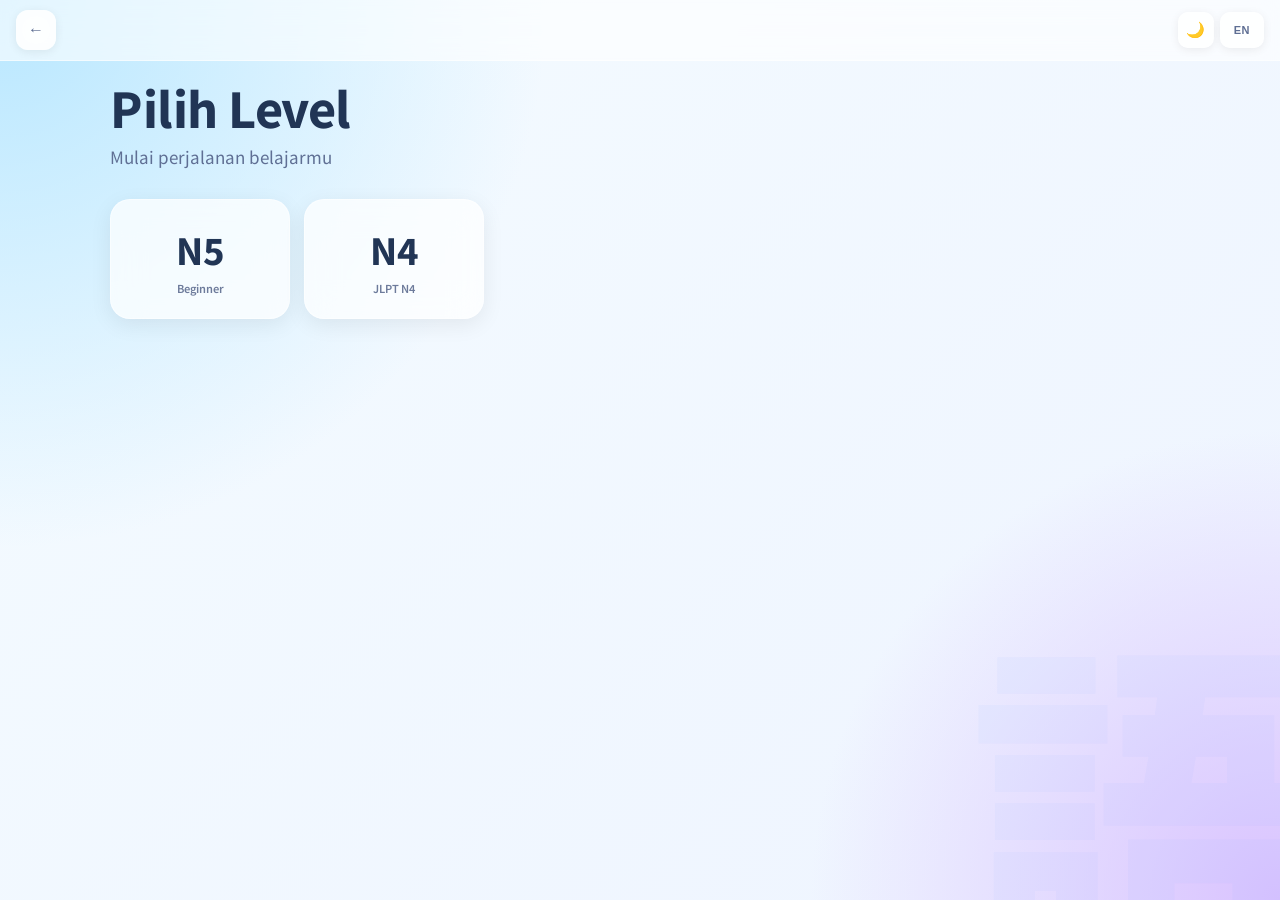
==== level.html @ d5fd6001 "Initial release: Suta Sensei — Japanese learning app - N5 & N4 materials: Kotoba, Bunpou, Kanji, Kan" ====
<!doctype html>
<html lang="en" data-theme="light">
  <head>
    <meta charset="UTF-8" />
    <meta name="viewport" content="width=device-width, initial-scale=1.0" />
    <title>Suta Sensei — Choose Level</title>
    <link rel="preconnect" href="https://fonts.googleapis.com" />
    <link
      rel="stylesheet"
      href="https://fonts.googleapis.com/css2?family=Noto+Sans+JP:wght@400;500;700;900&display=swap"
    />
    <link rel="stylesheet" href="css/base.css" />
    <link rel="stylesheet" href="css/components.css" />
  </head>
  <body>
    <div class="top-bar">
      <button class="back-btn" onclick="goBack()" aria-label="Back">←</button>
      <div class="topbar-right">
        <button class="theme-btn" id="themeBtn" onclick="toggleTheme()">
          🌙
        </button>
        <button class="lang-btn" id="langBtn" onclick="toggleLanguage()">
          EN
        </button>
      </div>
    </div>

    <div class="container">
      <h1 data-lang="level">Pilih Level</h1>
      <p data-lang="levelDesc">Mulai perjalanan belajarmu</p>

      <div class="level-grid">
        <div class="level-card" onclick="goToN5()">
          <span class="level-name">N5</span>
          <span class="level-sub">Beginner</span>
        </div>
        <div class="level-card" onclick="goToN4()">
          <span class="level-name">N4</span>
          <span class="level-sub">JLPT N4</span>
        </div>
      </div>
    </div>

    <script src="js/data.js"></script>
    <script src="js/core.js"></script>
  </body>
</html>
---- css/base.css ----
/* ── DESIGN TOKENS ── */

:root {
  --accent-1:    #5ea2ff;
  --accent-2:    #7b8cff;
  --text-dark:   #213555;
  --text-mid:    #5f6f94;
  --text-muted:  #6d7b9b;
  --glass:       rgba(255, 255, 255, 0.72);
  --glass-hover: rgba(255, 255, 255, 0.92);
  --bg-grad:     linear-gradient(135deg, #f4fbff 0%, #eef4ff 100%);
  --bg-spot-1:   radial-gradient(circle at top left,    #b8e7ff 0%, transparent 35%);
  --bg-spot-2:   radial-gradient(circle at bottom right, #d9c2ff 0%, transparent 30%);
  --topbar-bg:   rgba(255, 255, 255, 0.6);
  --btn-glass:   rgba(255, 255, 255, 0.82);
  --input-bg:    rgba(255, 255, 255, 0.80);
  --border-glass:rgba(255, 255, 255, 0.5);
  --deco-opacity:0.042;
  --ease:        0.22s;
}

[data-theme="dark"] {
  --text-dark:   #e4eaf8;
  --text-mid:    #9aaec4;
  --text-muted:  #7a98b4;
  --glass:       rgba(22, 36, 62, 0.80);
  --glass-hover: rgba(30, 48, 82, 0.95);
  --bg-grad:     linear-gradient(135deg, #0d1829 0%, #111f3a 100%);
  --bg-spot-1:   radial-gradient(circle at top left,    rgba(30,60,120,0.5)  0%, transparent 40%);
  --bg-spot-2:   radial-gradient(circle at bottom right, rgba(60,30,120,0.3) 0%, transparent 35%);
  --topbar-bg:   rgba(10, 18, 34, 0.88);
  --btn-glass:   rgba(22, 36, 62, 0.88);
  --input-bg:    rgba(22, 36, 62, 0.88);
  --border-glass:rgba(255, 255, 255, 0.09);
  --deco-opacity:0.022;
}

/* ── RESET ── */

*, *::before, *::after {
  margin: 0;
  padding: 0;
  box-sizing: border-box;
  scrollbar-width: thin;
  scrollbar-color: rgba(123, 140, 255, 0.4) transparent;
}

::-webkit-scrollbar { width: 5px; }
::-webkit-scrollbar-track { background: transparent; }
::-webkit-scrollbar-thumb {
  background: linear-gradient(180deg, var(--accent-1), var(--accent-2));
  border-radius: 999px;
}

html { scroll-behavior: smooth; }

/* ── BODY ── */

body {
  font-family: "Noto Sans JP", "Segoe UI", sans-serif;
  min-height: 100vh;
  overflow-x: hidden;
  background: var(--bg-spot-1), var(--bg-spot-2), var(--bg-grad);
  color: var(--text-dark);
  transition: background 0.4s, color 0.35s;
}

body::before {
  content: "語";
  position: fixed;
  bottom: -60px;
  right: -30px;
  font-size: 340px;
  font-weight: 900;
  color: var(--accent-1);
  opacity: var(--deco-opacity);
  pointer-events: none;
  z-index: 0;
  line-height: 1;
  user-select: none;
}

/* ── TOP BAR ── */

.top-bar {
  position: fixed;
  top: 0; left: 0;
  width: 100%;
  padding: 10px 16px;
  display: flex;
  justify-content: space-between;
  align-items: center;
  z-index: 999;
  background: var(--topbar-bg);
  backdrop-filter: blur(14px);
  -webkit-backdrop-filter: blur(14px);
  border-bottom: 1px solid var(--border-glass);
  transition: background 0.4s, border-color 0.4s;
  gap: 8px;
}

.topbar-right {
  display: flex;
  align-items: center;
  gap: 6px;
  flex-shrink: 0;
}

/* Back btn */
.back-btn {
  width: 40px;
  height: 40px;
  border: none;
  border-radius: 12px;
  background: var(--btn-glass);
  backdrop-filter: blur(10px);
  color: var(--text-mid);
  font-size: 16px;
  font-weight: 700;
  cursor: pointer;
  display: flex;
  align-items: center;
  justify-content: center;
  box-shadow: 0 2px 10px rgba(0, 0, 0, 0.07);
  transition: transform var(--ease), background var(--ease);
  flex-shrink: 0;
}

.back-btn:hover { transform: translateY(-2px); background: white; }
[data-theme="dark"] .back-btn:hover { background: rgba(40, 60, 100, 0.95); }

/* Lang btn */
.lang-btn {
  height: 36px;
  padding: 0 14px;
  border: none;
  border-radius: 10px;
  background: var(--btn-glass);
  color: var(--text-mid);
  font-size: 11px;
  font-weight: 800;
  letter-spacing: 0.5px;
  cursor: pointer;
  box-shadow: 0 2px 10px rgba(0, 0, 0, 0.07);
  transition: transform var(--ease), background var(--ease), color var(--ease);
}

.lang-btn:hover { transform: translateY(-2px); background: var(--accent-1); color: white; }

/* Theme btn */
.theme-btn {
  width: 36px;
  height: 36px;
  border: none;
  border-radius: 10px;
  background: var(--btn-glass);
  font-size: 15px;
  cursor: pointer;
  display: flex;
  align-items: center;
  justify-content: center;
  box-shadow: 0 2px 10px rgba(0, 0, 0, 0.07);
  transition: transform var(--ease);
}

.theme-btn:hover { transform: rotate(20deg) scale(1.1); }

/* Mode btn (flashcard toggle) */
.mode-btn {
  height: 36px;
  padding: 0 14px;
  border: none;
  border-radius: 10px;
  background: linear-gradient(120deg, var(--accent-1), var(--accent-2));
  color: white;
  font-size: 11px;
  font-weight: 700;
  cursor: pointer;
  white-space: nowrap;
  box-shadow: 0 3px 12px rgba(94, 162, 255, 0.35);
  transition: transform var(--ease), box-shadow var(--ease);
  max-width: 130px;
  overflow: hidden;
  text-overflow: ellipsis;
}

.mode-btn:hover { transform: translateY(-2px); box-shadow: 0 6px 18px rgba(94,162,255,0.45); }

/* ── CONTAINER ── */

.container {
  position: relative;
  z-index: 1;
  width: 100%;
  max-width: 1100px;
  margin: 0 auto;
  padding: 80px 20px 60px;
  animation: fadeUp 0.5s ease both;
}

/* ── TYPOGRAPHY ── */

h1 {
  font-size: clamp(28px, 6vw, 48px);
  font-weight: 800;
  color: var(--text-dark);
  letter-spacing: -0.5px;
  margin-bottom: 8px;
  line-height: 1.15;
}

.jp-subtitle {
  font-size: 13px;
  color: rgba(94, 162, 255, 0.55);
  letter-spacing: 4px;
  margin-bottom: 24px;
}

p {
  font-size: clamp(14px, 2.5vw, 17px);
  color: var(--text-mid);
  line-height: 1.65;
  margin-bottom: 16px;
}

/* ── UTILITY ── */

.hidden { display: none !important; }

/* ── ANIMATIONS ── */

@keyframes fadeUp {
  from { opacity: 0; transform: translateY(18px); }
  to   { opacity: 1; transform: translateY(0); }
}

@keyframes cardPop {
  0%   { transform: scale(1); }
  40%  { transform: scale(0.94); }
  100% { transform: scale(1); }
}

.card-pop { animation: cardPop 0.2s ease; }

/* ── RESPONSIVE ── */

@media (max-width: 520px) {
  .top-bar { padding: 8px 12px; gap: 6px; }
  .mode-btn { padding: 0 10px; font-size: 10px; max-width: 110px; }
  .lang-btn { padding: 0 10px; font-size: 10px; }
  .back-btn, .theme-btn { width: 34px; height: 34px; font-size: 14px; }
  .lang-btn  { height: 34px; }
  .mode-btn  { height: 34px; }
  .container { padding: 76px 14px 48px; }
}
---- css/components.css ----
/* ── GUEST HINT CARD ── */

.guest-hint-card {
  display: flex;
  align-items: center;
  gap: 10px;
  width: 100%;
  max-width: 400px;
  margin: 4px auto 14px;
  padding: 12px 16px;
  background: var(--accent-bg);
  border: 1.5px dashed var(--accent-lite);
  border-radius: 12px;
  cursor: pointer;
  transition: background var(--ease), border-color var(--ease);
}
.guest-hint-card:hover {
  background: rgba(74,124,142,0.15);
  border-color: var(--accent);
}
.guest-hint-icon { font-size: 18px; flex-shrink: 0; }
.guest-hint-text {
  flex: 1;
  font-size: 12px;
  font-weight: 600;
  color: var(--accent);
  line-height: 1.4;
}
.guest-hint-arrow {
  font-size: 14px;
  color: var(--accent);
  flex-shrink: 0;
  opacity: 0.7;
}

/* ── QUIZ SECTION (pilihan.html) ── */

.quiz-divider {
  display: flex;
  align-items: center;
  gap: 14px;
  margin: 28px 0 16px;
  max-width: 420px;
}
.quiz-divider::before,
.quiz-divider::after {
  content: "";
  flex: 1;
  height: 1px;
  background: var(--border-glass);
}
.quiz-divider span {
  font-size: 11px;
  font-weight: 800;
  letter-spacing: 2px;
  color: var(--text-muted);
}

.quiz-grid {
  display: grid;
  grid-template-columns: repeat(2, 1fr);
  gap: 14px;
  max-width: 320px;
}

.quiz-card {
  background: var(--glass);
  backdrop-filter: blur(14px);
  -webkit-backdrop-filter: blur(14px);
  border: 1.5px solid var(--border-glass);
  border-radius: 18px;
  display: flex;
  flex-direction: column;
  align-items: center;
  justify-content: center;
  gap: 6px;
  padding: 22px 12px;
  cursor: pointer;
  text-align: center;
  box-shadow: var(--shadow-sm);
  transition: transform var(--ease), box-shadow var(--ease), background var(--ease);
  animation: fadeUp 0.4s ease both;
  min-height: 120px;
}
.quiz-card:hover {
  transform: translateY(-5px) scale(1.02);
  background: var(--glass-hover);
  box-shadow: 0 14px 32px rgba(74,124,142,0.16);
}
.quiz-card.locked { opacity: 0.55; cursor: not-allowed; }
.quiz-card.locked:hover { transform: none; }

.quiz-card-icon { font-size: clamp(26px, 6vw, 34px); line-height: 1; }
.quiz-card-name { font-size: clamp(12px, 2.5vw, 14px); font-weight: 800; color: var(--text-dark); letter-spacing: 0.5px; }
.quiz-card-sub  { font-size: 10px; font-weight: 600; color: var(--text-muted); }

/* ── INPUT FIELD ── */

.input-field {
  width: 100%;
  max-width: 400px;
  display: block;
  margin: 8px auto;
  padding: 14px 16px;
  border: 1.5px solid var(--border-glass);
  border-radius: 14px;
  background: var(--input-bg);
  backdrop-filter: blur(10px);
  font-size: 15px;
  color: var(--text-dark);
  outline: none;
  transition: border-color 0.2s, box-shadow 0.2s;
}

.input-field:focus {
  border-color: var(--accent-1);
  box-shadow: 0 0 0 3px rgba(94, 162, 255, 0.15);
}

[data-theme="dark"] .input-field::placeholder { color: var(--text-muted); }

/* ── PRIMARY BUTTON ── */

.btn-primary {
  display: block;
  width: 100%;
  max-width: 400px;
  margin: 10px auto;
  padding: 14px;
  border: none;
  border-radius: 14px;
  font-size: 15px;
  font-weight: 700;
  color: white;
  cursor: pointer;
  background: linear-gradient(120deg, var(--accent-1) 0%, var(--accent-2) 50%, var(--accent-1) 100%);
  background-size: 200% 100%;
  background-position: 0% center;
  box-shadow: 0 7px 22px rgba(94, 162, 255, 0.32);
  transition: transform var(--ease), box-shadow var(--ease), background-position 0.42s ease;
}

.btn-primary:hover {
  transform: translateY(-3px);
  box-shadow: 0 13px 30px rgba(94, 162, 255, 0.4);
  background-position: 100% center;
}

.btn-primary:active { transform: scale(0.97); }

/* ── CARD ── */

.card {
  border-radius: 20px;
  background: var(--glass);
  backdrop-filter: blur(16px);
  -webkit-backdrop-filter: blur(16px);
  border: 1px solid var(--border-glass);
  display: flex;
  flex-direction: column;
  justify-content: center;
  align-items: center;
  padding: 16px 12px;
  cursor: pointer;
  text-align: center;
  color: var(--text-dark);
  box-shadow: 0 6px 22px rgba(0, 0, 0, 0.07);
  transition: transform var(--ease), box-shadow var(--ease), background var(--ease);
  will-change: transform;
  animation: fadeUp 0.4s ease both;
}

.card:hover {
  transform: translateY(-5px) scale(1.02);
  background: var(--glass-hover);
  box-shadow: 0 16px 38px rgba(94, 162, 255, 0.14);
}

/* ── MATERIAL GRID (pilihan) ── */

.material-grid {
  display: grid;
  grid-template-columns: repeat(2, 1fr);
  gap: 14px;
  margin-top: 28px;
  max-width: 420px;
}

.material-card {
  border-radius: 20px;
  background: var(--glass);
  backdrop-filter: blur(16px);
  -webkit-backdrop-filter: blur(16px);
  border: 1px solid var(--border-glass);
  display: flex;
  flex-direction: column;
  align-items: center;
  justify-content: center;
  gap: 7px;
  padding: 22px 12px;
  cursor: pointer;
  text-align: center;
  box-shadow: 0 6px 22px rgba(0, 0, 0, 0.07);
  transition: transform var(--ease), box-shadow var(--ease), background var(--ease);
  animation: fadeUp 0.4s ease both;
  min-height: 130px;
}

.material-card:hover {
  transform: translateY(-5px) scale(1.02);
  background: var(--glass-hover);
  box-shadow: 0 16px 38px rgba(94, 162, 255, 0.14);
}

.material-card.locked { opacity: 0.55; cursor: not-allowed; filter: grayscale(0.1); }
.material-card.locked:hover { transform: none; box-shadow: 0 6px 22px rgba(0,0,0,0.07); }

.mat-icon { font-size: clamp(28px, 6vw, 40px); line-height: 1; }
.mat-name { font-size: clamp(12px, 2.5vw, 15px); font-weight: 800; color: var(--text-dark); letter-spacing: 0.5px; }

.mat-badge {
  font-size: 9px;
  font-weight: 700;
  padding: 3px 9px;
  border-radius: 999px;
  letter-spacing: 0.5px;
}

.badge-free    { background: rgba(94,162,255,0.12); color: var(--accent-1); }
.badge-premium { background: rgba(255,215,106,0.2);  color: #b87a00; }
[data-theme="dark"] .badge-premium { color: #ffd76a; }

/* ── LEVEL CARDS ── */

.level-grid {
  display: flex;
  gap: 14px;
  margin-top: 28px;
  flex-wrap: wrap;
}

.level-card {
  flex: 1;
  min-width: 120px;
  max-width: 180px;
  min-height: 120px;
  border-radius: 20px;
  background: var(--glass);
  backdrop-filter: blur(16px);
  border: 1px solid var(--border-glass);
  display: flex;
  flex-direction: column;
  align-items: center;
  justify-content: center;
  gap: 5px;
  cursor: pointer;
  box-shadow: 0 6px 22px rgba(0, 0, 0, 0.07);
  transition: transform var(--ease), box-shadow var(--ease), background var(--ease);
  animation: fadeUp 0.4s ease both;
}

.level-card:hover {
  transform: translateY(-5px) scale(1.02);
  background: var(--glass-hover);
  box-shadow: 0 16px 38px rgba(94,162,255,0.14);
}

.level-card.disabled { opacity: 0.5; cursor: not-allowed; }
.level-card.disabled:hover { transform: none; box-shadow: 0 6px 22px rgba(0,0,0,0.07); }

.level-name { font-size: clamp(28px, 7vw, 36px); font-weight: 800; color: var(--text-dark); }
.level-sub  { font-size: 11px; color: var(--text-muted); font-weight: 600; text-align: center; padding: 0 8px; }

/* ── MENU BUTTONS ── */

.menu-btn {
  display: block;
  width: 100%;
  max-width: 380px;
  margin: 8px auto;
  padding: 14px;
  border: none;
  border-radius: 14px;
  font-size: 14px;
  font-weight: 700;
  cursor: pointer;
  transition: transform var(--ease), box-shadow var(--ease), opacity var(--ease);
}

.menu-btn-primary {
  background: linear-gradient(120deg, var(--accent-1), var(--accent-2));
  color: white;
  box-shadow: 0 7px 22px rgba(94, 162, 255, 0.32);
}

.menu-btn-primary:hover { transform: translateY(-3px); box-shadow: 0 12px 28px rgba(94,162,255,0.4); }

.menu-btn-ghost {
  background: var(--glass);
  backdrop-filter: blur(10px);
  color: var(--text-mid);
  border: 1.5px solid var(--border-glass);
  box-shadow: 0 3px 12px rgba(0, 0, 0, 0.06);
}

.menu-btn-ghost:hover { transform: translateY(-2px); background: var(--glass-hover); }

.menu-btn-danger {
  background: rgba(255, 77, 109, 0.09);
  color: #e05575;
  border: 1.5px solid rgba(255, 77, 109, 0.18);
}

.menu-btn-danger:hover { background: rgba(255, 77, 109, 0.16); transform: translateY(-2px); }

/* ── ROLE BADGE ── */

.role-badge {
  display: inline-block;
  font-size: 11px;
  font-weight: 800;
  padding: 4px 14px;
  border-radius: 999px;
  letter-spacing: 1px;
  margin-bottom: 24px;
}

.role-premium { background: rgba(255,215,106,0.2); color: #b87a00; }
[data-theme="dark"] .role-premium { color: #ffd76a; }
.role-free { background: rgba(94,162,255,0.12); color: var(--accent-1); }

/* ── STATUS TEXT ── */

#loginStatus, #regStatus {
  font-size: 13px;
  font-weight: 600;
  min-height: 18px;
  text-align: center;
  margin-top: 4px;
  max-width: 400px;
  margin-left: auto;
  margin-right: auto;
}

/* ── AUTH SWITCH LINK ── */

.auth-switch {
  text-align: center;
  margin-top: 14px;
  font-size: 13px;
  color: var(--text-muted);
}

.auth-switch button {
  background: none;
  border: none;
  color: var(--accent-1);
  font-size: 13px;
  font-weight: 700;
  cursor: pointer;
  padding: 0;
  width: auto;
  max-width: none;
  margin: 0;
  box-shadow: none;
  display: inline;
}

.auth-switch button:hover { text-decoration: underline; transform: none; }

/* ── PREMIUM TEASER ── */

.premium-teaser {
  display: flex;
  align-items: center;
  gap: 12px;
  background: linear-gradient(135deg, rgba(255,215,106,0.12), rgba(255,179,71,0.1));
  border: 1.5px dashed rgba(255,185,0,0.35);
  border-radius: 16px;
  padding: 16px 20px;
  margin-top: 16px;
}

.teaser-lock { font-size: 26px; flex-shrink: 0; }

.premium-teaser p {
  font-size: 13px;
  font-weight: 600;
  color: #b87a00;
  margin: 0;
  line-height: 1.4;
}

[data-theme="dark"] .premium-teaser p { color: #ffd76a; }
[data-theme="dark"] .premium-teaser {
  background: linear-gradient(135deg, rgba(255,215,106,0.08), rgba(255,179,71,0.06));
}

/* ── QUIZ ── */

.quiz-wrap {
  max-width: 580px;
  margin: 0 auto;
}

/* Start / result sections */
.quiz-start-box, .quiz-result-box {
  text-align: center;
  padding: 20px 0;
}

.quiz-free-note {
  display: inline-block;
  background: rgba(255,215,106,0.15);
  color: #b87a00;
  font-size: 12px;
  font-weight: 700;
  padding: 6px 16px;
  border-radius: 999px;
  margin-bottom: 20px;
  border: 1px solid rgba(255,185,0,0.25);
}

[data-theme="dark"] .quiz-free-note { color: #ffd76a; }

/* Progress bar */
.quiz-progress {
  display: flex;
  align-items: center;
  gap: 12px;
  margin-bottom: 24px;
}

.quiz-bar {
  flex: 1;
  height: 6px;
  background: var(--border-glass);
  border-radius: 999px;
  overflow: hidden;
}

.quiz-fill {
  height: 100%;
  background: linear-gradient(to right, var(--accent-1), var(--accent-2));
  border-radius: 999px;
  transition: width 0.4s ease;
}

.quiz-counter {
  font-size: 12px;
  font-weight: 700;
  color: var(--text-muted);
  white-space: nowrap;
}

/* Question card */
.quiz-card {
  background: var(--glass);
  backdrop-filter: blur(16px);
  border: 1px solid var(--border-glass);
  border-radius: 24px;
  padding: 28px 24px;
  box-shadow: 0 8px 28px rgba(0,0,0,0.07);
  margin-bottom: 16px;
}

.quiz-type-label {
  font-size: 11px;
  font-weight: 700;
  color: var(--text-muted);
  letter-spacing: 0.5px;
  text-transform: uppercase;
  margin-bottom: 12px;
}

.quiz-jp {
  font-size: clamp(36px, 10vw, 64px);
  font-weight: 800;
  color: var(--text-dark);
  line-height: 1;
  margin-bottom: 6px;
  text-align: center;
}

.quiz-sub {
  font-size: 13px;
  color: var(--text-muted);
  margin-bottom: 20px;
  text-align: center;
  line-height: 1.5;
}

/* Option buttons */
.quiz-options {
  display: grid;
  grid-template-columns: 1fr 1fr;
  gap: 10px;
}

.quiz-opt-btn {
  padding: 13px 10px;
  border: 1.5px solid var(--border-glass);
  border-radius: 12px;
  background: var(--glass);
  color: var(--text-dark);
  font-size: 13px;
  font-weight: 600;
  cursor: pointer;
  text-align: center;
  transition: transform var(--ease), background var(--ease), border-color var(--ease);
  word-break: break-word;
  line-height: 1.3;
  width: 100%;
  max-width: none;
  margin: 0;
  box-shadow: none;
}

.quiz-opt-btn:not(:disabled):hover {
  transform: translateY(-2px);
  background: var(--glass-hover);
  border-color: var(--accent-1);
}

.quiz-opt-btn.opt-correct {
  background: rgba(30,180,100,0.15);
  border-color: #1eb464;
  color: #1eb464;
}

.quiz-opt-btn.opt-wrong {
  background: rgba(220,50,50,0.1);
  border-color: #e05555;
  color: #e05555;
}

.quiz-opt-btn:disabled { cursor: default; }

/* Onyomi reading options: katakana needs to be readable */
.quiz-opt-btn.opt-reading {
  font-size: clamp(14px, 3vw, 18px);
  font-weight: 700;
  font-family: 'Noto Sans JP', sans-serif;
  letter-spacing: 0.5px;
  padding: 14px 10px;
}

/* Feedback */
.quiz-feedback {
  font-size: 15px;
  font-weight: 700;
  text-align: center;
  margin-top: 12px;
  min-height: 22px;
}

.feedback-correct { color: #1eb464; }
.feedback-wrong   { color: #e05555; }

/* Next button */
.quiz-next-btn {
  display: block;
  width: 100%;
  max-width: 580px;
  margin: 0 auto;
  padding: 14px;
  border: none;
  border-radius: 14px;
  font-size: 14px;
  font-weight: 700;
  color: white;
  cursor: pointer;
  background: linear-gradient(120deg, var(--accent-1), var(--accent-2));
  box-shadow: 0 7px 22px rgba(94,162,255,0.3);
  transition: transform var(--ease), box-shadow var(--ease);
}

.quiz-next-btn:hover { transform: translateY(-2px); box-shadow: 0 12px 28px rgba(94,162,255,0.4); }

/* Score */
.quiz-score-val {
  font-size: clamp(48px, 12vw, 80px);
  font-weight: 800;
  color: var(--accent-1);
  line-height: 1;
  margin-bottom: 8px;
}

.quiz-score-msg {
  font-size: 16px;
  color: var(--text-mid);
  margin-bottom: 6px;
}

.quiz-grade-msg {
  font-size: 20px;
  font-weight: 700;
  color: var(--text-dark);
  margin-bottom: 28px;
}

/* ── 5-ITEM MATERIAL GRID (pilihan with kanji) ── */

.material-grid-5 {
  grid-template-columns: repeat(auto-fill, minmax(140px, 1fr));
  max-width: 640px;
}

/* ── RESPONSIVE ── */

@media (max-width: 480px) {
  .material-grid { gap: 10px; }
  .material-card { min-height: 110px; padding: 16px 10px; }
  .material-grid-5 { grid-template-columns: repeat(2, 1fr); }
  .quiz-options  { grid-template-columns: 1fr 1fr; gap: 8px; }
  .quiz-opt-btn  { padding: 11px 8px; font-size: 12px; }
  .quiz-card     { padding: 22px 16px; }
}
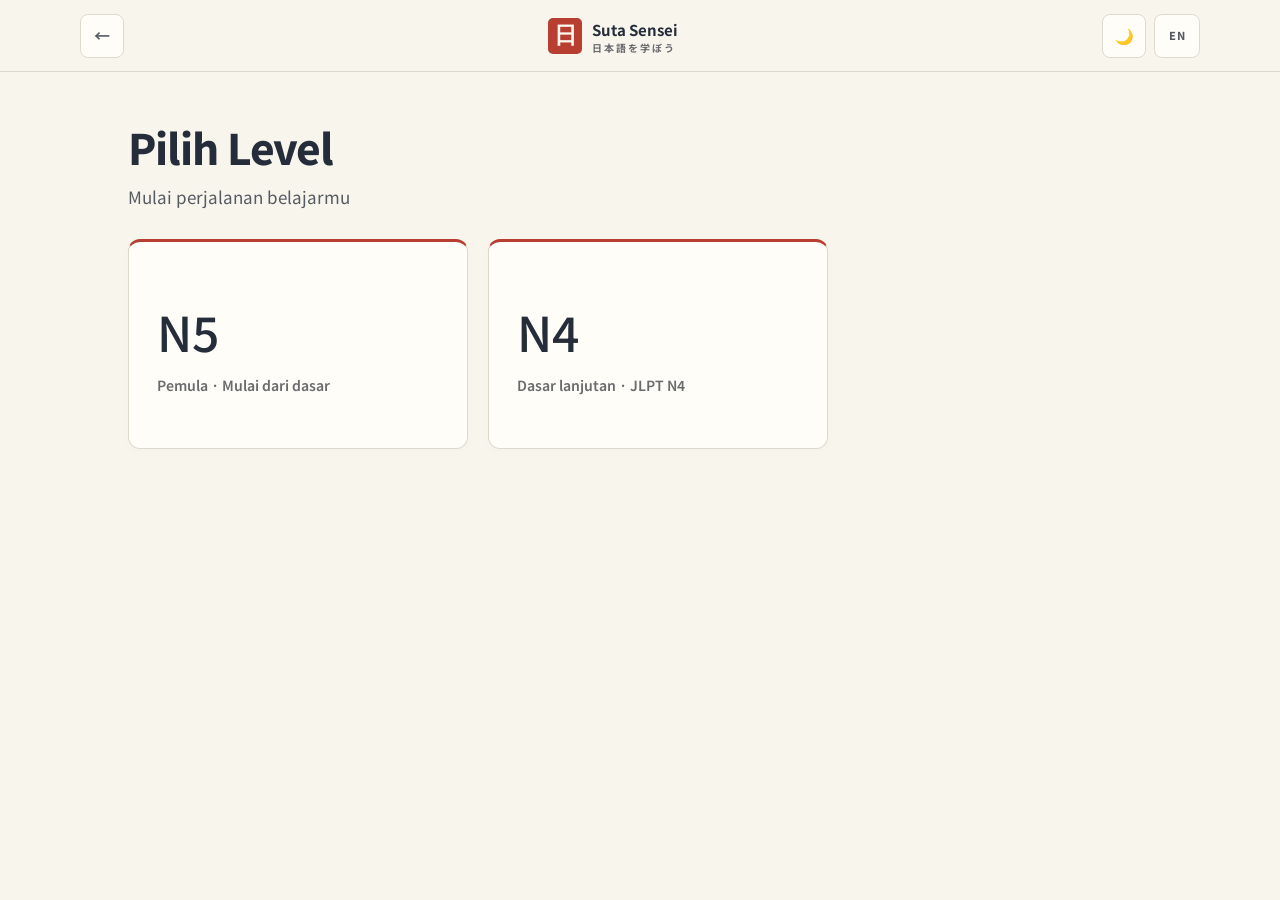
==== commit c7be839d: "Refresh Japanese-inspired responsive UI and organize kana charts" ====
--- a/level.html
+++ b/level.html
@@ -1,5 +1,5 @@
 <!doctype html>
-<html lang="en" data-theme="light">
+<html lang="id" data-theme="light">
   <head>
     <meta charset="UTF-8" />
     <meta name="viewport" content="width=device-width, initial-scale=1.0" />
@@ -11,10 +11,12 @@
     />
     <link rel="stylesheet" href="css/base.css" />
     <link rel="stylesheet" href="css/components.css" />
+    <link rel="stylesheet" href="css/japan.css" />
   </head>
   <body>
     <div class="top-bar">
       <button class="back-btn" onclick="goBack()" aria-label="Back">←</button>
+      <a class="brand" href="index.html" aria-label="Suta Sensei"><span class="brand-seal" lang="ja">日</span><span>Suta Sensei<small>日本語を学ぼう</small></span></a>
       <div class="topbar-right">
         <button class="theme-btn" id="themeBtn" onclick="toggleTheme()">
           🌙
@@ -32,11 +34,11 @@
       <div class="level-grid">
         <div class="level-card" onclick="goToN5()">
           <span class="level-name">N5</span>
-          <span class="level-sub">Beginner</span>
+          <span class="level-sub" data-lang="beginner">Pemula &middot; Mulai dari dasar</span>
         </div>
         <div class="level-card" onclick="goToN4()">
           <span class="level-name">N4</span>
-          <span class="level-sub">JLPT N4</span>
+          <span class="level-sub" data-lang="elementary">Dasar lanjutan &middot; JLPT N4</span>
         </div>
       </div>
     </div>
--- a/css/components.css
+++ b/css/components.css
@@ -1,3 +1,53 @@
+/* ── AUTH ROW & DIVIDER ── */
+
+.auth-row {
+  display: flex;
+  justify-content: space-between;
+  align-items: center;
+  width: 100%;
+  max-width: 400px;
+  margin: 4px auto 0;
+  gap: 8px;
+}
+
+.auth-link {
+  background: none;
+  border: none;
+  padding: 6px 0;
+  font-size: 0.82rem;
+  font-family: inherit;
+  color: var(--muted, #888);
+  cursor: pointer;
+  opacity: 0.8;
+  transition: opacity 0.2s, color 0.2s;
+  text-align: left;
+}
+
+.auth-link:hover {
+  opacity: 1;
+  color: var(--accent, #4a7c8e);
+}
+
+.auth-divider {
+  display: flex;
+  align-items: center;
+  gap: 12px;
+  width: 100%;
+  max-width: 400px;
+  margin: 18px auto 14px;
+  color: var(--muted, #aaa);
+  font-size: 0.78rem;
+  letter-spacing: 0.05em;
+}
+
+.auth-divider::before,
+.auth-divider::after {
+  content: '';
+  flex: 1;
+  height: 1px;
+  background: var(--border, rgba(0,0,0,0.1));
+}
+
 /* ── GUEST HINT CARD ── */
 
 .guest-hint-card {
@@ -606,6 +656,66 @@
   max-width: 640px;
 }
 
+/* ── PROGRESS TRACKING UI ── */
+
+.progress-pct {
+  font-size: 0.72rem;
+  font-weight: 700;
+  color: var(--accent);
+  letter-spacing: 0.02em;
+}
+
+.section-progress-bar {
+  width: 100%;
+  height: 4px;
+  background: var(--border);
+  border-radius: 2px;
+  overflow: hidden;
+  margin-bottom: 4px;
+}
+
+.section-progress-fill {
+  height: 100%;
+  background: var(--accent);
+  border-radius: 2px;
+  transition: width 0.6s ease;
+}
+
+.bunpou-progress-header {
+  padding: 10px 14px;
+  background: color-mix(in srgb, var(--accent) 8%, transparent);
+  border: 1px solid color-mix(in srgb, var(--accent) 20%, transparent);
+  border-radius: 10px;
+  margin-bottom: 16px;
+  text-align: center;
+}
+
+/* Material card progress bar (pilihan pages) */
+.mat-progress-wrap {
+  width: 100%;
+  margin-top: 8px;
+}
+.mat-progress-bar {
+  height: 4px;
+  background: color-mix(in srgb, var(--accent) 25%, transparent);
+  border-radius: 2px;
+  overflow: hidden;
+}
+.mat-progress-fill {
+  height: 100%;
+  background: var(--accent);
+  border-radius: 2px;
+  transition: width 0.6s ease;
+}
+.mat-progress-pct {
+  display: block;
+  font-size: 0.65rem;
+  font-weight: 700;
+  color: var(--accent);
+  margin-top: 3px;
+  text-align: center;
+}
+
 /* ── RESPONSIVE ── */
 
 @media (max-width: 480px) {
--- a/css/japan.css
+++ b/css/japan.css
@@ -0,0 +1,128 @@
+/* Suta Sensei — paper, vermilion and indigo. Shared by every learning page. */
+:root {
+  --accent-1: #b83e32; --accent-2: #92362e; --accent: #b83e32;
+  --text-dark: #252d3a; --text-mid: #555b63; --text-muted: #696b6d;
+  --glass: #fffdf8; --glass-hover: #fff; --input-bg: #fffdf8;
+  --btn-glass: #fffdf8; --border-glass: #ded9cd; --border: #ded9cd;
+  --accent-bg: #f6e9e3; --accent-lite: #dfb1a7; --muted: #696b6d;
+  --shadow-sm: 0 3px 12px #252d3a06; --topbar-bg: #f8f5edef;
+  --bg-grad: linear-gradient(#f8f5ed, #f8f5ed);
+  --bg-spot-1: linear-gradient(transparent, transparent);
+  --bg-spot-2: linear-gradient(transparent, transparent);
+}
+[data-theme="dark"] {
+  --accent-1: #f18f7d; --accent-2: #c85f50; --accent: #f18f7d;
+  --text-dark: #f1ece2; --text-mid: #c4c3bd; --text-muted: #b0afa9;
+  --glass: #242b34; --glass-hover: #303844; --input-bg: #242b34;
+  --btn-glass: #242b34; --border-glass: #49505a; --border: #49505a;
+  --accent-bg: #422f30; --accent-lite: #83534b; --muted: #b0afa9;
+  --topbar-bg: #1c222bef; --bg-grad: linear-gradient(#1c222b, #1c222b);
+  --bg-spot-1: linear-gradient(transparent, transparent);
+  --bg-spot-2: linear-gradient(transparent, transparent);
+  color-scheme: dark;
+}
+html { scroll-padding-top: 90px; }
+body { overflow-x: visible; line-height: 1.6; }
+body::before { display: none; }
+button, input { font: inherit; }
+button, a { -webkit-tap-highlight-color: transparent; }
+:focus-visible { outline: 3px solid var(--accent-1); outline-offset: 4px; }
+button:disabled { opacity: .55; cursor: default; }
+.top-bar { min-height: 72px; padding: 12px max(20px, calc((100vw - 1120px)/2)); border-bottom-color: var(--border); }
+.brand { display: inline-flex; align-items: center; gap: 10px; text-decoration: none; color: var(--text-dark); font-size: 15px; font-weight: 700; white-space: nowrap; }
+.brand-seal { display: grid; place-items: center; width: 34px; height: 36px; border-radius: 5px; background: #b83e32; color: #fff8ed; font-family: serif; font-size: 23px; }
+.brand small { font-size: 10px; display: block; color: var(--text-muted); letter-spacing: 2px; line-height: 1.2; }
+.topbar-right { gap: 8px; }
+.back-btn, .theme-btn, .lang-btn, .mode-btn { min-height: 44px; height: 44px; border: 1px solid var(--border); box-shadow: none; border-radius: 8px; }
+.back-btn, .theme-btn { width: 44px; }
+.mode-btn { max-width: none; background: var(--accent-bg); color: var(--accent); }
+.container { max-width: 1080px; padding: 120px 28px 64px; }
+h1 { font-size: clamp(28px, 4vw, 42px); line-height: 1.3; letter-spacing: -1px; overflow-wrap: anywhere; }
+.jp-subtitle { color: var(--accent); letter-spacing: 3px; }
+.eyebrow { color: var(--accent); text-transform: uppercase; letter-spacing: 2px; font-size: 11px; font-weight: 700; margin-bottom: 14px; }
+.input-field { border-radius: 8px; min-height: 50px; font-size: 16px; box-shadow: none; }
+.btn-primary, .menu-btn-primary, .quiz-next-btn, .fc-btn-reset { background: #b83e32; color: white; box-shadow: none; border-radius: 8px; }
+.btn-primary:hover, .menu-btn-primary:hover, .quiz-next-btn:hover, .fc-btn-reset:hover { background: #963328; box-shadow: none; transform: translateY(-1px); }
+.menu-btn, .btn-primary { min-height: 48px; }
+.card, .material-card, .level-card, .quiz-card, .kanji-card, .bunpou-card { border-radius: 12px; box-shadow: 0 3px 12px #252d3a04; backdrop-filter: none; min-width: 0; }
+.card:hover, .material-card:hover, .level-card:hover, .quiz-card:hover, .kanji-card:hover, .bunpou-card:hover { transform: translateY(-2px); border-color: var(--accent); box-shadow: 0 5px 16px #252d3a08; }
+.material-grid, .material-grid-5 { max-width: none; grid-template-columns: repeat(3, minmax(0, 1fr)); gap: 16px; }
+.material-card { min-height: 174px; align-items: flex-start; text-align: left; padding: 24px; gap: 12px; }
+.mat-icon { color: var(--accent); font-family: 'Noto Sans JP', sans-serif; font-weight: 500; font-size: 36px; }
+.mat-name { font-size: 14px; letter-spacing: 1px; }
+.badge-free, .role-free, .word-count { background: var(--accent-bg); color: var(--accent); }
+.quiz-divider { max-width: none; margin-top: 36px; }
+.quiz-grid { max-width: 660px; gap: 16px; }
+.quiz-grid .quiz-card { margin: 0; min-height: 136px; }
+.level-grid { display: grid; grid-template-columns: repeat(2, minmax(0, 1fr)); max-width: 700px; gap: 20px; }
+.level-card { max-width: none; min-height: 210px; align-items: flex-start; padding: 28px; border-top: 3px solid var(--accent); }
+.level-name { font-size: 48px; font-weight: 500; }
+.level-sub { padding: 0; font-size: 14px; }
+.example-box, .kj-example, .fc-kanji-example, .fc-back { background: var(--accent-bg); border-color: var(--border); }
+[data-theme="dark"] .fc-back { background: var(--accent-bg); }
+.fc-face { border-radius: 16px; }
+.auth-layout { display: grid; grid-template-columns: 1.1fr 1fr; width: min(1120px, 100%); margin: auto; min-height: 100svh; align-items: center; padding: 112px 28px 48px; gap: clamp(32px, 6vw, 90px); }
+.welcome-panel { align-self: center; }
+.welcome-panel h2 { font-family: Georgia, 'Noto Sans JP', serif; font-size: clamp(36px, 4.5vw, 60px); line-height: 1.2; font-weight: 400; letter-spacing: -1.5px; margin: 0 0 22px; }
+.welcome-panel h2 em { font-style: normal; color: var(--accent); }
+.welcome-panel > p { max-width: 440px; font-size: 15px; }
+.language-note { display: inline-flex; align-items: center; gap: 8px; border: 1px solid var(--border); padding: 6px 12px; border-radius: 6px; font-size: 11px; color: var(--text-mid); margin-bottom: 24px; }
+.japan-scene { position: relative; height: 180px; max-width: 420px; overflow: hidden; margin: 28px 0; border-bottom: 1px solid var(--border); }
+.japan-scene .sun { position: absolute; height: 120px; width: 120px; background: #b83e32; border-radius: 50%; left: 48%; top: 5px; opacity: .9; }
+.japan-scene .mountain { position: absolute; width: 85%; height: 145px; bottom: -1px; left: 3%; background: #334655; clip-path: polygon(0 100%, 48% 0, 100% 100%); }
+.japan-scene .snow { position: absolute; width: 85%; height: 145px; bottom: -1px; left: 3%; background: #eee9dd; clip-path: polygon(48% 0, 61% 25%, 54% 22%, 49% 29%, 43% 21%, 36% 25%); }
+.japan-scene .scene-caption { position: absolute; top: 0; left: 0; writing-mode: vertical-rl; color: var(--text-mid); font-family: serif; letter-spacing: 4px; font-size: 12px; }
+.welcome-footer { font-size: 11px; letter-spacing: 1px; color: var(--text-muted); }
+.auth-layout > .container { width: 100%; padding: 32px; background: var(--glass); border: 1px solid var(--border); border-radius: 16px; box-shadow: 0 12px 36px #252d3a05; }
+.auth-layout h1 { font-size: 28px; letter-spacing: -.5px; }
+.auth-layout .jp-subtitle { margin-bottom: 12px; font-size: 11px; }
+.auth-row { flex-wrap: wrap; gap: 2px 12px; }
+.auth-link { color: var(--text-mid); opacity: 1; font-size: 12px; min-height: 44px; }
+.field-label { display: block; max-width: 400px; margin: 12px auto 4px; font-size: 12px; color: var(--text-mid); font-weight: 600; }
+.auth-layout .input-field { margin-top: 4px; }
+.menu-intro { font-size: 14px; }
+.kana-page { max-width: 850px; }
+.kana-heading { display: flex; justify-content: space-between; align-items: center; gap: 16px; flex-wrap: wrap; margin-bottom: 20px; }
+.kana-heading p { font-size: 14px; margin: 8px 0 0; max-width: 540px; }
+.kana-tabs { display: flex; gap: 6px; padding: 5px; width: fit-content; border: 1px solid var(--border); border-radius: 10px; margin-bottom: 24px; background: var(--glass); }
+.kana-tabs a { padding: 9px 18px; min-height: 44px; text-decoration: none; color: var(--text-mid); font-size: 13px; font-weight: 600; border-radius: 6px; }
+.kana-tabs a[aria-current="page"] { background: #334655; color: #fff; }
+.kana-toolbar { display: flex; justify-content: space-between; align-items: center; flex-wrap: wrap; gap: 12px; padding: 16px 0; font-size: 12px; border-top: 1px solid var(--border); }
+.kana-toolbar label { display: flex; align-items: center; gap: 8px; min-height: 44px; cursor: pointer; }
+.kana-toolbar input { accent-color: var(--accent); width: 17px; height: 17px; }
+.kana-grid { margin-top: 0; grid-template-columns: repeat(5, minmax(0, 1fr)); gap: 8px; }
+.kana-column { text-align: center; color: var(--accent); font-size: 12px; padding: 8px; font-weight: 700; text-transform: uppercase; }
+.kana-card { aspect-ratio: auto; min-height: 84px; padding: 10px 4px; gap: 2px; font-family: 'Noto Sans JP', sans-serif; font-size: clamp(25px, 4vw, 34px); border-radius: 8px; cursor: default; animation: none; }
+.kana-card span { font-size: 12px; color: var(--text-mid); }
+.kana-card:hover { transform: none; box-shadow: none; border-color: var(--border); }
+.kana-empty { visibility: hidden; }
+.hide-romaji .kana-card span { visibility: hidden; }
+.kana-footnote { font-size: 12px; margin-top: 20px; }
+@media (max-width: 760px) {
+  .auth-layout { grid-template-columns: 1fr; max-width: 520px; padding: 100px 20px 36px; gap: 26px; }
+  .welcome-panel h2 { font-size: 36px; margin-bottom: 14px; }
+  .welcome-panel > p { margin-bottom: 0; }
+  .japan-scene, .welcome-footer { display: none; }
+  .language-note { margin-bottom: 16px; }
+  .auth-layout > .container { padding: 24px; }
+  .material-grid, .material-grid-5 { grid-template-columns: repeat(2, minmax(0, 1fr)); }
+  .material-card { min-height: 154px; padding: 20px; }
+  .container { padding: 104px 20px 40px; }
+  .top-bar { padding: 10px 16px; gap: 8px; }
+  .top-bar:has(.mode-btn) .brand { display: none; }
+}
+@media (max-width: 380px) {
+  .brand { font-size: 13px; gap: 6px; }
+  .brand small { font-size: 8px; }
+  .container { padding-left: 14px; padding-right: 14px; }
+  .auth-layout { padding-left: 14px; padding-right: 14px; }
+  .auth-layout > .container { padding: 20px 16px; }
+  .kana-grid { gap: 5px; }
+  .kana-card { min-height: 70px; }
+  .material-card { padding: 16px; }
+  .topbar-right { gap: 5px; }
+  .level-card { padding: 20px; }
+}
+@media (prefers-reduced-motion: reduce) {
+  *, *::before, *::after { animation: none !important; transition: none !important; scroll-behavior: auto !important; }
+}
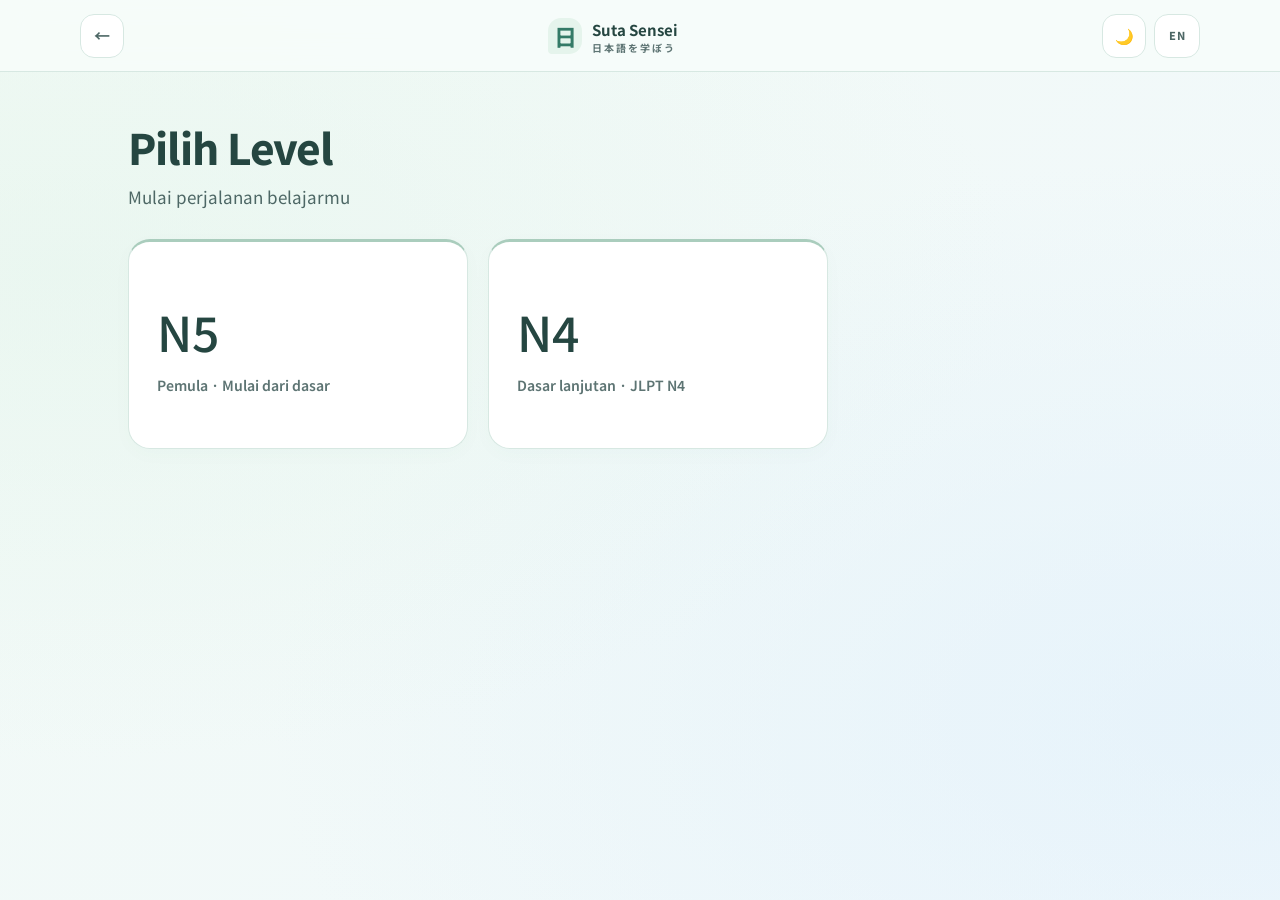
==== commit babcd0bc: "Synchronize theme across pages, browser history, and open tabs" ====
--- a/level.html
+++ b/level.html
@@ -2,6 +2,7 @@
 <html lang="id" data-theme="light">
   <head>
     <meta charset="UTF-8" />
+    <script src="js/theme.js"></script>
     <meta name="viewport" content="width=device-width, initial-scale=1.0" />
     <title>Suta Sensei — Choose Level</title>
     <link rel="preconnect" href="https://fonts.googleapis.com" />
--- a/css/japan.css
+++ b/css/japan.css
@@ -1,24 +1,27 @@
-/* Suta Sensei — paper, vermilion and indigo. Shared by every learning page. */
+/* Suta Sensei: a gentle mint and sky study space. */
 :root {
-  --accent-1: #b83e32; --accent-2: #92362e; --accent: #b83e32;
-  --text-dark: #252d3a; --text-mid: #555b63; --text-muted: #696b6d;
-  --glass: #fffdf8; --glass-hover: #fff; --input-bg: #fffdf8;
-  --btn-glass: #fffdf8; --border-glass: #ded9cd; --border: #ded9cd;
-  --accent-bg: #f6e9e3; --accent-lite: #dfb1a7; --muted: #696b6d;
-  --shadow-sm: 0 3px 12px #252d3a06; --topbar-bg: #f8f5edef;
-  --bg-grad: linear-gradient(#f8f5ed, #f8f5ed);
-  --bg-spot-1: linear-gradient(transparent, transparent);
-  --bg-spot-2: linear-gradient(transparent, transparent);
+  --accent-1: #347a67; --accent-2: #427b9d; --accent: #347a67;
+  --text-dark: #254641; --text-mid: #4d6765; --text-muted: #5d7473;
+  --glass: #ffffff; --glass-hover: #f5fcf9; --input-bg: #f8fcfb;
+  --btn-glass: #ffffff; --border-glass: #d7e8e2; --border: #d7e8e2;
+  --accent-bg: #e5f4ec; --accent-lite: #aacdbd; --muted: #5d7473;
+  --shadow-sm: 0 4px 16px #366c6010; --topbar-bg: #f7fcfaeb;
+  --bg-grad: linear-gradient(135deg, #f2faf5, #f1f8fc);
+  --bg-spot-1: radial-gradient(ellipse at 5% 30%, #e0f3e970, transparent 55%);
+  --bg-spot-2: radial-gradient(ellipse at 95% 80%, #dceefa80, transparent 55%);
+  --illustration-blue: #c6e4f2; --illustration-mint: #b8dfcd; --illustration-ink: #42776c;
+  --primary: #347a67; --primary-hover: #286451; --sky-bg: #eaf4fb; --sky-ink: #3c6e90;
 }
 [data-theme="dark"] {
-  --accent-1: #f18f7d; --accent-2: #c85f50; --accent: #f18f7d;
-  --text-dark: #f1ece2; --text-mid: #c4c3bd; --text-muted: #b0afa9;
-  --glass: #242b34; --glass-hover: #303844; --input-bg: #242b34;
-  --btn-glass: #242b34; --border-glass: #49505a; --border: #49505a;
-  --accent-bg: #422f30; --accent-lite: #83534b; --muted: #b0afa9;
-  --topbar-bg: #1c222bef; --bg-grad: linear-gradient(#1c222b, #1c222b);
-  --bg-spot-1: linear-gradient(transparent, transparent);
-  --bg-spot-2: linear-gradient(transparent, transparent);
+  --accent-1: #a1d9be; --accent-2: #9ccce6; --accent: #a1d9be;
+  --text-dark: #e4f2ed; --text-mid: #b8d0c9; --text-muted: #adc3be;
+  --glass: #223b39; --glass-hover: #2a4542; --input-bg: #1b3231;
+  --btn-glass: #223b39; --border-glass: #3f5e57; --border: #3f5e57;
+  --accent-bg: #29483d; --accent-lite: #5b8c78; --muted: #adc3be;
+  --topbar-bg: #172e2deb; --bg-grad: linear-gradient(135deg, #172e29, #182d38);
+  --bg-spot-1: linear-gradient(transparent, transparent); --bg-spot-2: linear-gradient(transparent, transparent);
+  --illustration-blue: #436980; --illustration-mint: #7fb9a0; --illustration-ink: #b3ddcd;
+  --primary: #347a67; --primary-hover: #286451; --sky-bg: #263f50; --sky-ink: #add4ec;
   color-scheme: dark;
 }
 html { scroll-padding-top: 90px; }
@@ -30,32 +33,34 @@
 button:disabled { opacity: .55; cursor: default; }
 .top-bar { min-height: 72px; padding: 12px max(20px, calc((100vw - 1120px)/2)); border-bottom-color: var(--border); }
 .brand { display: inline-flex; align-items: center; gap: 10px; text-decoration: none; color: var(--text-dark); font-size: 15px; font-weight: 700; white-space: nowrap; }
-.brand-seal { display: grid; place-items: center; width: 34px; height: 36px; border-radius: 5px; background: #b83e32; color: #fff8ed; font-family: serif; font-size: 23px; }
+.brand-seal { display: grid; place-items: center; width: 34px; height: 36px; border-radius: 13px 13px 13px 4px; background: var(--accent-bg); color: var(--accent); font-family: inherit; font-size: 23px; }
 .brand small { font-size: 10px; display: block; color: var(--text-muted); letter-spacing: 2px; line-height: 1.2; }
 .topbar-right { gap: 8px; }
-.back-btn, .theme-btn, .lang-btn, .mode-btn { min-height: 44px; height: 44px; border: 1px solid var(--border); box-shadow: none; border-radius: 8px; }
+.back-btn, .theme-btn, .lang-btn, .mode-btn { min-height: 44px; height: 44px; border: 1px solid var(--border); box-shadow: none; border-radius: 14px; }
 .back-btn, .theme-btn { width: 44px; }
 .mode-btn { max-width: none; background: var(--accent-bg); color: var(--accent); }
 .container { max-width: 1080px; padding: 120px 28px 64px; }
 h1 { font-size: clamp(28px, 4vw, 42px); line-height: 1.3; letter-spacing: -1px; overflow-wrap: anywhere; }
 .jp-subtitle { color: var(--accent); letter-spacing: 3px; }
 .eyebrow { color: var(--accent); text-transform: uppercase; letter-spacing: 2px; font-size: 11px; font-weight: 700; margin-bottom: 14px; }
-.input-field { border-radius: 8px; min-height: 50px; font-size: 16px; box-shadow: none; }
-.btn-primary, .menu-btn-primary, .quiz-next-btn, .fc-btn-reset { background: #b83e32; color: white; box-shadow: none; border-radius: 8px; }
-.btn-primary:hover, .menu-btn-primary:hover, .quiz-next-btn:hover, .fc-btn-reset:hover { background: #963328; box-shadow: none; transform: translateY(-1px); }
+.input-field { border-radius: 14px; min-height: 50px; font-size: 16px; box-shadow: none; }
+.btn-primary, .menu-btn-primary, .quiz-next-btn, .fc-btn-reset { background: var(--primary); color: white; box-shadow: none; border-radius: 14px; }
+.btn-primary:hover, .menu-btn-primary:hover, .quiz-next-btn:hover, .fc-btn-reset:hover { background: var(--primary-hover); box-shadow: none; transform: translateY(-1px); }
 .menu-btn, .btn-primary { min-height: 48px; }
-.card, .material-card, .level-card, .quiz-card, .kanji-card, .bunpou-card { border-radius: 12px; box-shadow: 0 3px 12px #252d3a04; backdrop-filter: none; min-width: 0; }
+.card, .material-card, .level-card, .quiz-card, .kanji-card, .bunpou-card { border-radius: 22px; box-shadow: 0 5px 20px #366c6006; backdrop-filter: none; min-width: 0; }
 .card:hover, .material-card:hover, .level-card:hover, .quiz-card:hover, .kanji-card:hover, .bunpou-card:hover { transform: translateY(-2px); border-color: var(--accent); box-shadow: 0 5px 16px #252d3a08; }
 .material-grid, .material-grid-5 { max-width: none; grid-template-columns: repeat(3, minmax(0, 1fr)); gap: 16px; }
 .material-card { min-height: 174px; align-items: flex-start; text-align: left; padding: 24px; gap: 12px; }
 .mat-icon { color: var(--accent); font-family: 'Noto Sans JP', sans-serif; font-weight: 500; font-size: 36px; }
+.material-card:nth-child(2n) { background: var(--sky-bg); }
+.material-card:nth-child(2n) .mat-icon { color: var(--sky-ink); }
 .mat-name { font-size: 14px; letter-spacing: 1px; }
 .badge-free, .role-free, .word-count { background: var(--accent-bg); color: var(--accent); }
 .quiz-divider { max-width: none; margin-top: 36px; }
 .quiz-grid { max-width: 660px; gap: 16px; }
 .quiz-grid .quiz-card { margin: 0; min-height: 136px; }
 .level-grid { display: grid; grid-template-columns: repeat(2, minmax(0, 1fr)); max-width: 700px; gap: 20px; }
-.level-card { max-width: none; min-height: 210px; align-items: flex-start; padding: 28px; border-top: 3px solid var(--accent); }
+.level-card { max-width: none; min-height: 210px; align-items: flex-start; padding: 28px; border-top: 3px solid var(--accent-lite); }
 .level-name { font-size: 48px; font-weight: 500; }
 .level-sub { padding: 0; font-size: 14px; }
 .example-box, .kj-example, .fc-kanji-example, .fc-back { background: var(--accent-bg); border-color: var(--border); }
@@ -63,17 +68,24 @@
 .fc-face { border-radius: 16px; }
 .auth-layout { display: grid; grid-template-columns: 1.1fr 1fr; width: min(1120px, 100%); margin: auto; min-height: 100svh; align-items: center; padding: 112px 28px 48px; gap: clamp(32px, 6vw, 90px); }
 .welcome-panel { align-self: center; }
-.welcome-panel h2 { font-family: Georgia, 'Noto Sans JP', serif; font-size: clamp(36px, 4.5vw, 60px); line-height: 1.2; font-weight: 400; letter-spacing: -1.5px; margin: 0 0 22px; }
+.welcome-panel h2 { font-family: inherit; font-size: clamp(32px, 3.7vw, 49px); line-height: 1.3; font-weight: 700; letter-spacing: -1.5px; margin: 0 0 22px; }
 .welcome-panel h2 em { font-style: normal; color: var(--accent); }
 .welcome-panel > p { max-width: 440px; font-size: 15px; }
-.language-note { display: inline-flex; align-items: center; gap: 8px; border: 1px solid var(--border); padding: 6px 12px; border-radius: 6px; font-size: 11px; color: var(--text-mid); margin-bottom: 24px; }
-.japan-scene { position: relative; height: 180px; max-width: 420px; overflow: hidden; margin: 28px 0; border-bottom: 1px solid var(--border); }
-.japan-scene .sun { position: absolute; height: 120px; width: 120px; background: #b83e32; border-radius: 50%; left: 48%; top: 5px; opacity: .9; }
-.japan-scene .mountain { position: absolute; width: 85%; height: 145px; bottom: -1px; left: 3%; background: #334655; clip-path: polygon(0 100%, 48% 0, 100% 100%); }
-.japan-scene .snow { position: absolute; width: 85%; height: 145px; bottom: -1px; left: 3%; background: #eee9dd; clip-path: polygon(48% 0, 61% 25%, 54% 22%, 49% 29%, 43% 21%, 36% 25%); }
-.japan-scene .scene-caption { position: absolute; top: 0; left: 0; writing-mode: vertical-rl; color: var(--text-mid); font-family: serif; letter-spacing: 4px; font-size: 12px; }
+.language-note { display: inline-flex; align-items: center; gap: 8px; border: 1px solid var(--border); padding: 6px 12px; border-radius: 999px; background: var(--glass); font-size: 11px; color: var(--text-mid); margin-bottom: 24px; }
+.learning-garden { position: relative; isolation: isolate; height: 248px; max-width: 440px; margin: 24px 0 16px; }
+.learning-garden::before { content: ''; position: absolute; width: 78%; height: 80%; left: 10%; bottom: 4%; border-radius: 47% 53% 62% 38%; background: var(--accent-bg); transform: rotate(-7deg); z-index: -1; }
+.sensei-book { position: absolute; width: 76%; left: 12%; bottom: 2px; color: var(--illustration-ink); }
+.word-bubble { position: absolute; top: 0; left: 24%; padding: 11px 20px; border: 1px solid var(--border); background: var(--glass); border-radius: 20px 20px 20px 5px; transform: rotate(-4deg); box-shadow: 0 8px 20px #366c6008; }
+.word-bubble > span { display: block; font-size: 21px; letter-spacing: 2px; font-weight: 600; color: var(--accent); }
+.word-bubble small { font-size: 10px; color: var(--text-muted); }
+.floating-kana { position: absolute; display: grid; place-items: center; width: 62px; height: 76px; padding: 6px; border: 1px solid var(--border); border-radius: 18px; background: var(--glass); color: var(--accent); font-size: 30px; box-shadow: 0 8px 20px #366c6008; line-height: 1.1; }
+.floating-kana small { font-size: 11px; color: var(--text-muted); }
+.kana-a { left: 1%; top: 84px; transform: rotate(-12deg); }
+.kana-ka { right: 1%; top: 110px; transform: rotate(12deg); background: var(--sky-bg); color: var(--sky-ink); }
+.garden-spark { position: absolute; font-size: 26px; color: var(--accent); }
+.spark-one { top: 38px; right: 10%; }.spark-two { bottom: 12px; left: 12%; color: var(--sky-ink); }
 .welcome-footer { font-size: 11px; letter-spacing: 1px; color: var(--text-muted); }
-.auth-layout > .container { width: 100%; padding: 32px; background: var(--glass); border: 1px solid var(--border); border-radius: 16px; box-shadow: 0 12px 36px #252d3a05; }
+.auth-layout > .container { width: 100%; padding: 32px; background: var(--glass); border: 1px solid var(--border); border-radius: 28px; box-shadow: 0 16px 48px #366c6009; }
 .auth-layout h1 { font-size: 28px; letter-spacing: -.5px; }
 .auth-layout .jp-subtitle { margin-bottom: 12px; font-size: 11px; }
 .auth-row { flex-wrap: wrap; gap: 2px 12px; }
@@ -86,23 +98,25 @@
 .kana-heading p { font-size: 14px; margin: 8px 0 0; max-width: 540px; }
 .kana-tabs { display: flex; gap: 6px; padding: 5px; width: fit-content; border: 1px solid var(--border); border-radius: 10px; margin-bottom: 24px; background: var(--glass); }
 .kana-tabs a { padding: 9px 18px; min-height: 44px; text-decoration: none; color: var(--text-mid); font-size: 13px; font-weight: 600; border-radius: 6px; }
-.kana-tabs a[aria-current="page"] { background: #334655; color: #fff; }
+.kana-tabs a[aria-current="page"] { background: var(--sky-bg); color: var(--sky-ink); }
 .kana-toolbar { display: flex; justify-content: space-between; align-items: center; flex-wrap: wrap; gap: 12px; padding: 16px 0; font-size: 12px; border-top: 1px solid var(--border); }
 .kana-toolbar label { display: flex; align-items: center; gap: 8px; min-height: 44px; cursor: pointer; }
 .kana-toolbar input { accent-color: var(--accent); width: 17px; height: 17px; }
 .kana-grid { margin-top: 0; grid-template-columns: repeat(5, minmax(0, 1fr)); gap: 8px; }
 .kana-column { text-align: center; color: var(--accent); font-size: 12px; padding: 8px; font-weight: 700; text-transform: uppercase; }
-.kana-card { aspect-ratio: auto; min-height: 84px; padding: 10px 4px; gap: 2px; font-family: 'Noto Sans JP', sans-serif; font-size: clamp(25px, 4vw, 34px); border-radius: 8px; cursor: default; animation: none; }
+.kana-card { aspect-ratio: auto; min-height: 84px; padding: 10px 4px; gap: 2px; font-family: 'Noto Sans JP', sans-serif; font-size: clamp(25px, 4vw, 34px); border-radius: 14px; cursor: default; animation: none; }
+.kana-card:nth-child(10n + 1), .kana-card:nth-child(10n + 2), .kana-card:nth-child(10n + 3), .kana-card:nth-child(10n + 4), .kana-card:nth-child(10n + 5) { background: var(--glass-hover); }
 .kana-card span { font-size: 12px; color: var(--text-mid); }
 .kana-card:hover { transform: none; box-shadow: none; border-color: var(--border); }
 .kana-empty { visibility: hidden; }
-.hide-romaji .kana-card span { visibility: hidden; }
+.hide-romaji .kana-card:nth-child(10n + 1), .kana-card:nth-child(10n + 2), .kana-card:nth-child(10n + 3), .kana-card:nth-child(10n + 4), .kana-card:nth-child(10n + 5) { background: var(--glass-hover); }
+.kana-card span { visibility: hidden; }
 .kana-footnote { font-size: 12px; margin-top: 20px; }
 @media (max-width: 760px) {
   .auth-layout { grid-template-columns: 1fr; max-width: 520px; padding: 100px 20px 36px; gap: 26px; }
-  .welcome-panel h2 { font-size: 36px; margin-bottom: 14px; }
+  .welcome-panel h2 { font-size: 32px; margin-bottom: 14px; }
   .welcome-panel > p { margin-bottom: 0; }
-  .japan-scene, .welcome-footer { display: none; }
+  .learning-garden, .welcome-footer { display: none; }
   .language-note { margin-bottom: 16px; }
   .auth-layout > .container { padding: 24px; }
   .material-grid, .material-grid-5 { grid-template-columns: repeat(2, minmax(0, 1fr)); }
